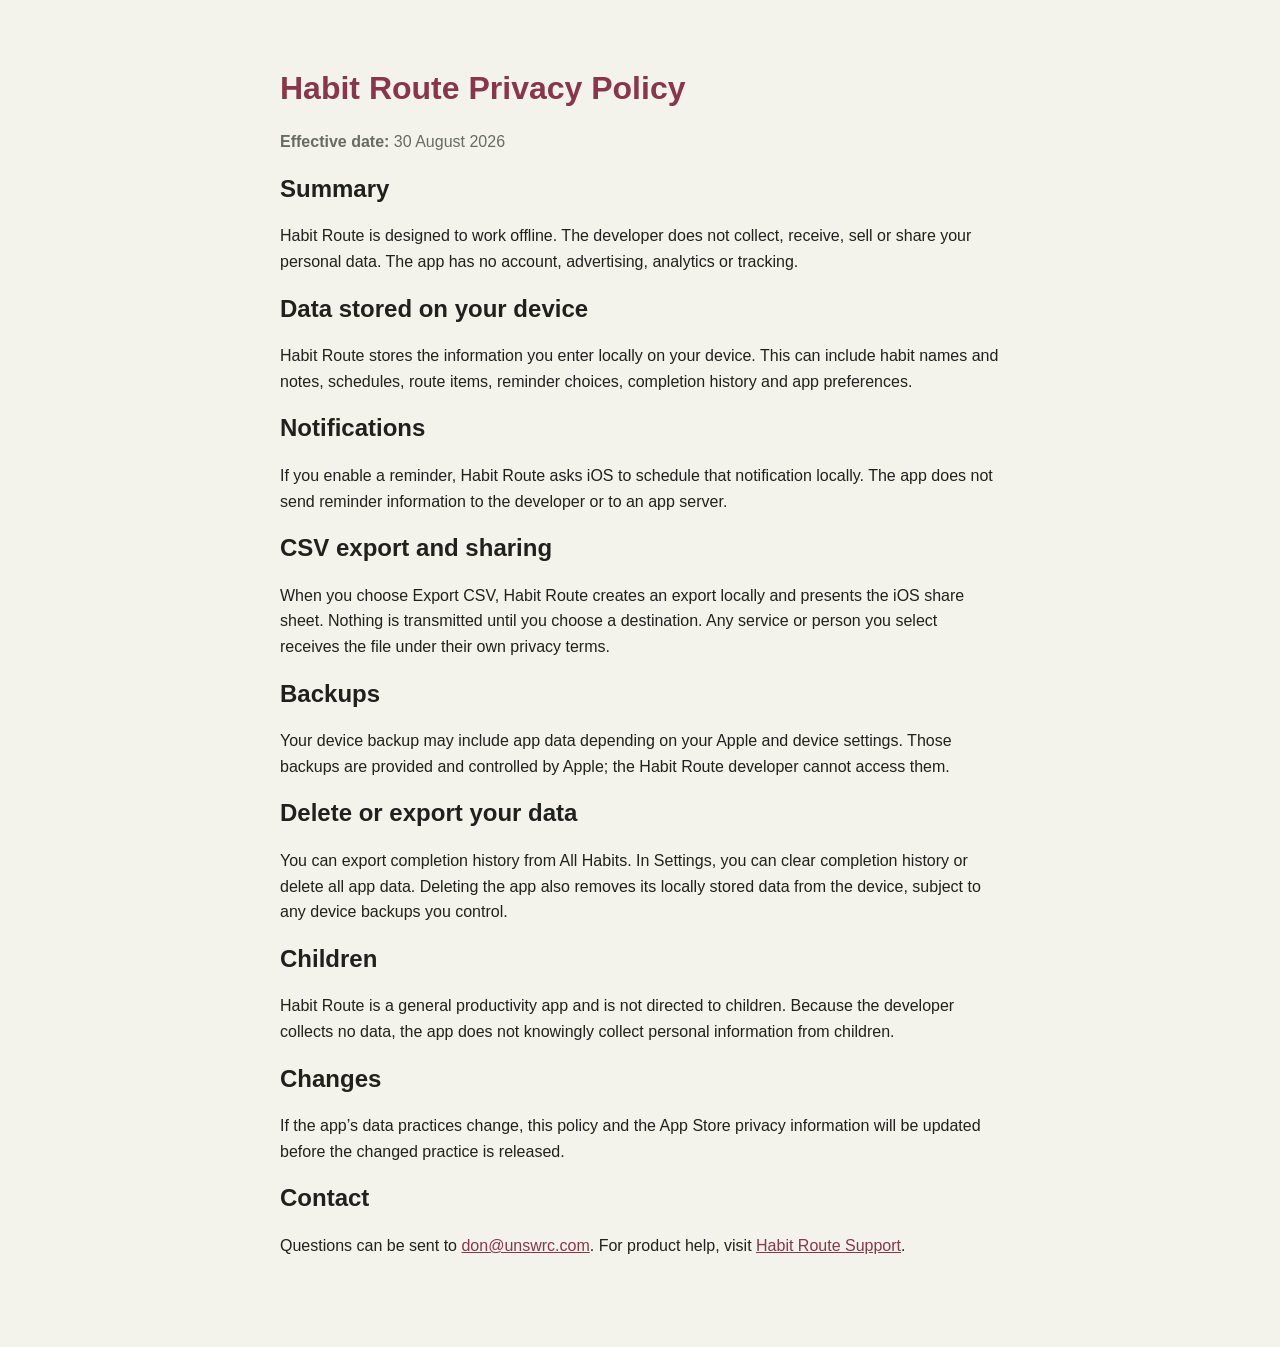
==== privacy.html @ 93b9a632 "Publish Habit Route support and privacy pages" ====
<!doctype html>
<html lang="en-AU">
<head>
  <meta charset="utf-8">
  <meta name="viewport" content="width=device-width, initial-scale=1">
  <title>Habit Route Privacy Policy</title>
  <meta name="description" content="Privacy policy for the Habit Route iOS app.">
  <link rel="stylesheet" href="styles.css">
</head>
<body>
<main>
  <h1>Habit Route Privacy Policy</h1>
  <p class="meta"><strong>Effective date:</strong> 30 August 2026</p>

  <h2>Summary</h2>
  <p>Habit Route is designed to work offline. The developer does not collect, receive, sell or share your personal data. The app has no account, advertising, analytics or tracking.</p>

  <h2>Data stored on your device</h2>
  <p>Habit Route stores the information you enter locally on your device. This can include habit names and notes, schedules, route items, reminder choices, completion history and app preferences.</p>

  <h2>Notifications</h2>
  <p>If you enable a reminder, Habit Route asks iOS to schedule that notification locally. The app does not send reminder information to the developer or to an app server.</p>

  <h2>CSV export and sharing</h2>
  <p>When you choose Export CSV, Habit Route creates an export locally and presents the iOS share sheet. Nothing is transmitted until you choose a destination. Any service or person you select receives the file under their own privacy terms.</p>

  <h2>Backups</h2>
  <p>Your device backup may include app data depending on your Apple and device settings. Those backups are provided and controlled by Apple; the Habit Route developer cannot access them.</p>

  <h2>Delete or export your data</h2>
  <p>You can export completion history from All Habits. In Settings, you can clear completion history or delete all app data. Deleting the app also removes its locally stored data from the device, subject to any device backups you control.</p>

  <h2>Children</h2>
  <p>Habit Route is a general productivity app and is not directed to children. Because the developer collects no data, the app does not knowingly collect personal information from children.</p>

  <h2>Changes</h2>
  <p>If the app’s data practices change, this policy and the App Store privacy information will be updated before the changed practice is released.</p>

  <h2>Contact</h2>
  <p>Questions can be sent to <a href="mailto:don@unswrc.com">don@unswrc.com</a>. For product help, visit <a href="index.html">Habit Route Support</a>.</p>
</main>
</body>
</html>
---- styles.css ----
:root {
  color-scheme: light dark;
  font-family: ui-sans-serif, -apple-system, BlinkMacSystemFont, "Segoe UI", sans-serif;
  line-height: 1.6;
  background: #f3f3eb;
  color: #20211c;
}

body { margin: 0; }
main { max-width: 720px; margin: 0 auto; padding: 48px 24px 72px; }
h1, h2 { line-height: 1.2; }
h1 { color: #873748; }
a { color: #873748; }
.meta { color: #686b60; }
.card { background: #fcfcf7; border: 1px solid #d7d8c9; border-radius: 14px; padding: 20px; }

@media (prefers-color-scheme: dark) {
  :root { background: #181914; color: #f4f2e9; }
  h1, a { color: #d99aa7; }
  .meta { color: #bcbdb3; }
  .card { background: #22231d; border-color: #3a3b33; }
}
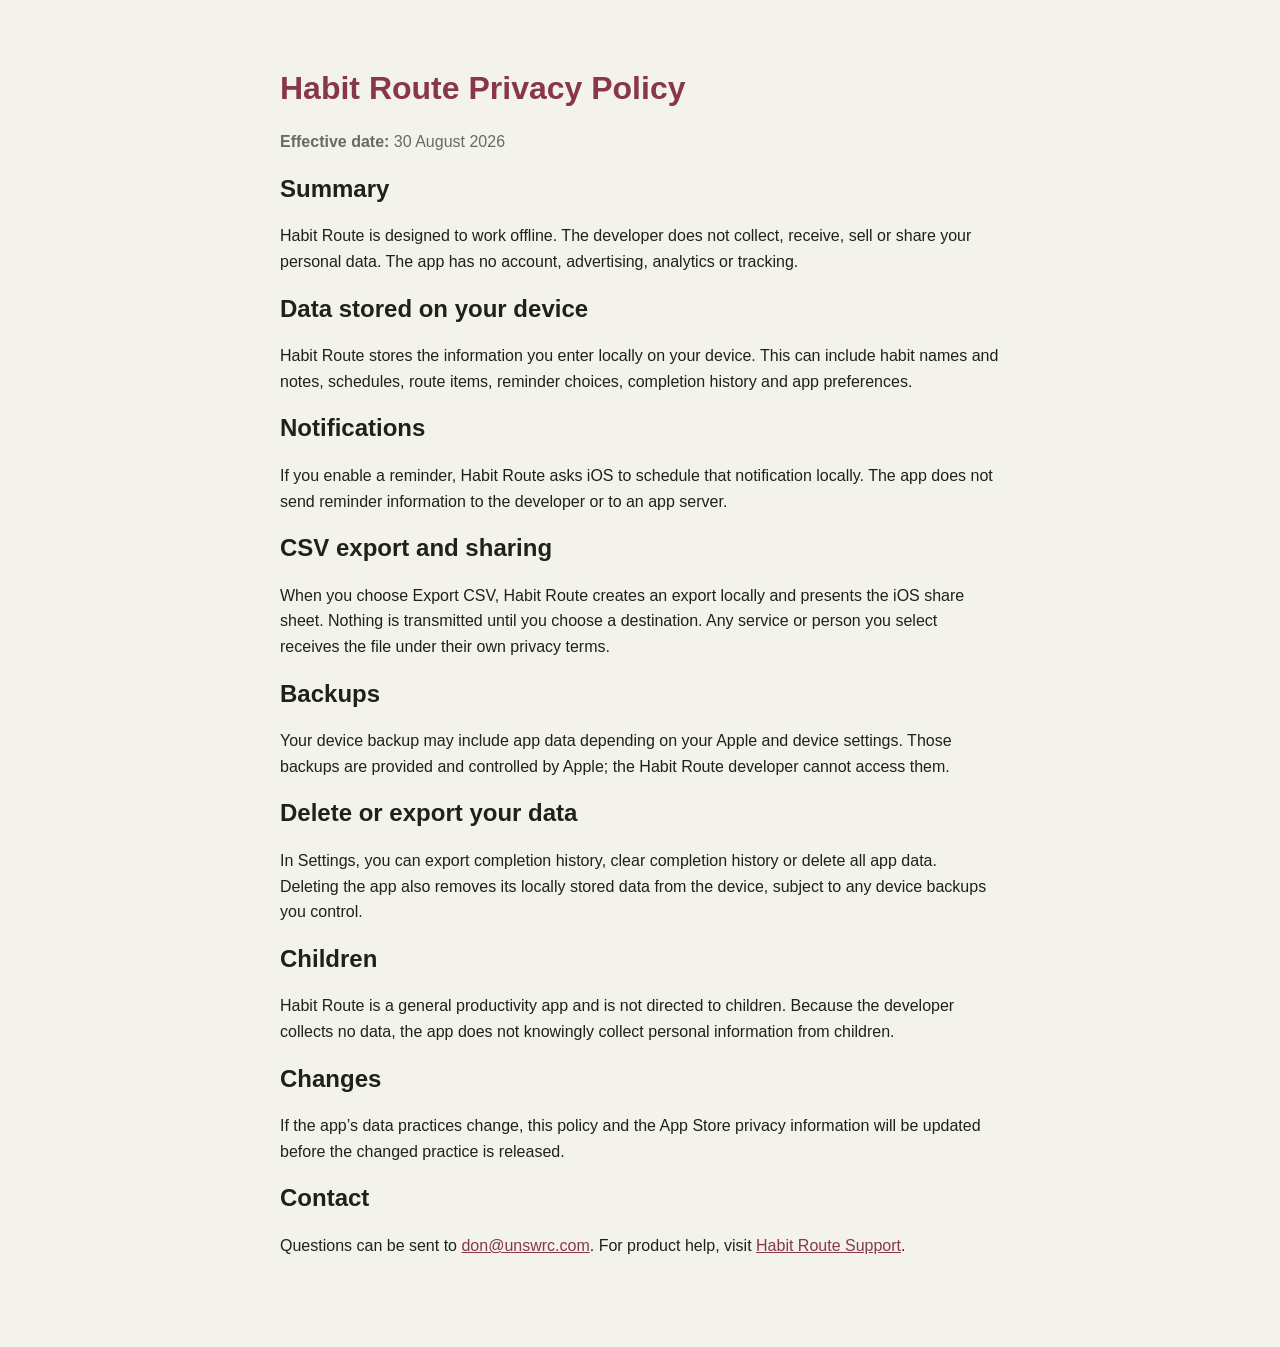
==== commit a181d64e: "Correct CSV export support path" ====
--- a/privacy.html
+++ b/privacy.html
@@ -28,7 +28,7 @@
   <p>Your device backup may include app data depending on your Apple and device settings. Those backups are provided and controlled by Apple; the Habit Route developer cannot access them.</p>
 
   <h2>Delete or export your data</h2>
-  <p>You can export completion history from All Habits. In Settings, you can clear completion history or delete all app data. Deleting the app also removes its locally stored data from the device, subject to any device backups you control.</p>
+  <p>In Settings, you can export completion history, clear completion history or delete all app data. Deleting the app also removes its locally stored data from the device, subject to any device backups you control.</p>
 
   <h2>Children</h2>
   <p>Habit Route is a general productivity app and is not directed to children. Because the developer collects no data, the app does not knowingly collect personal information from children.</p>
